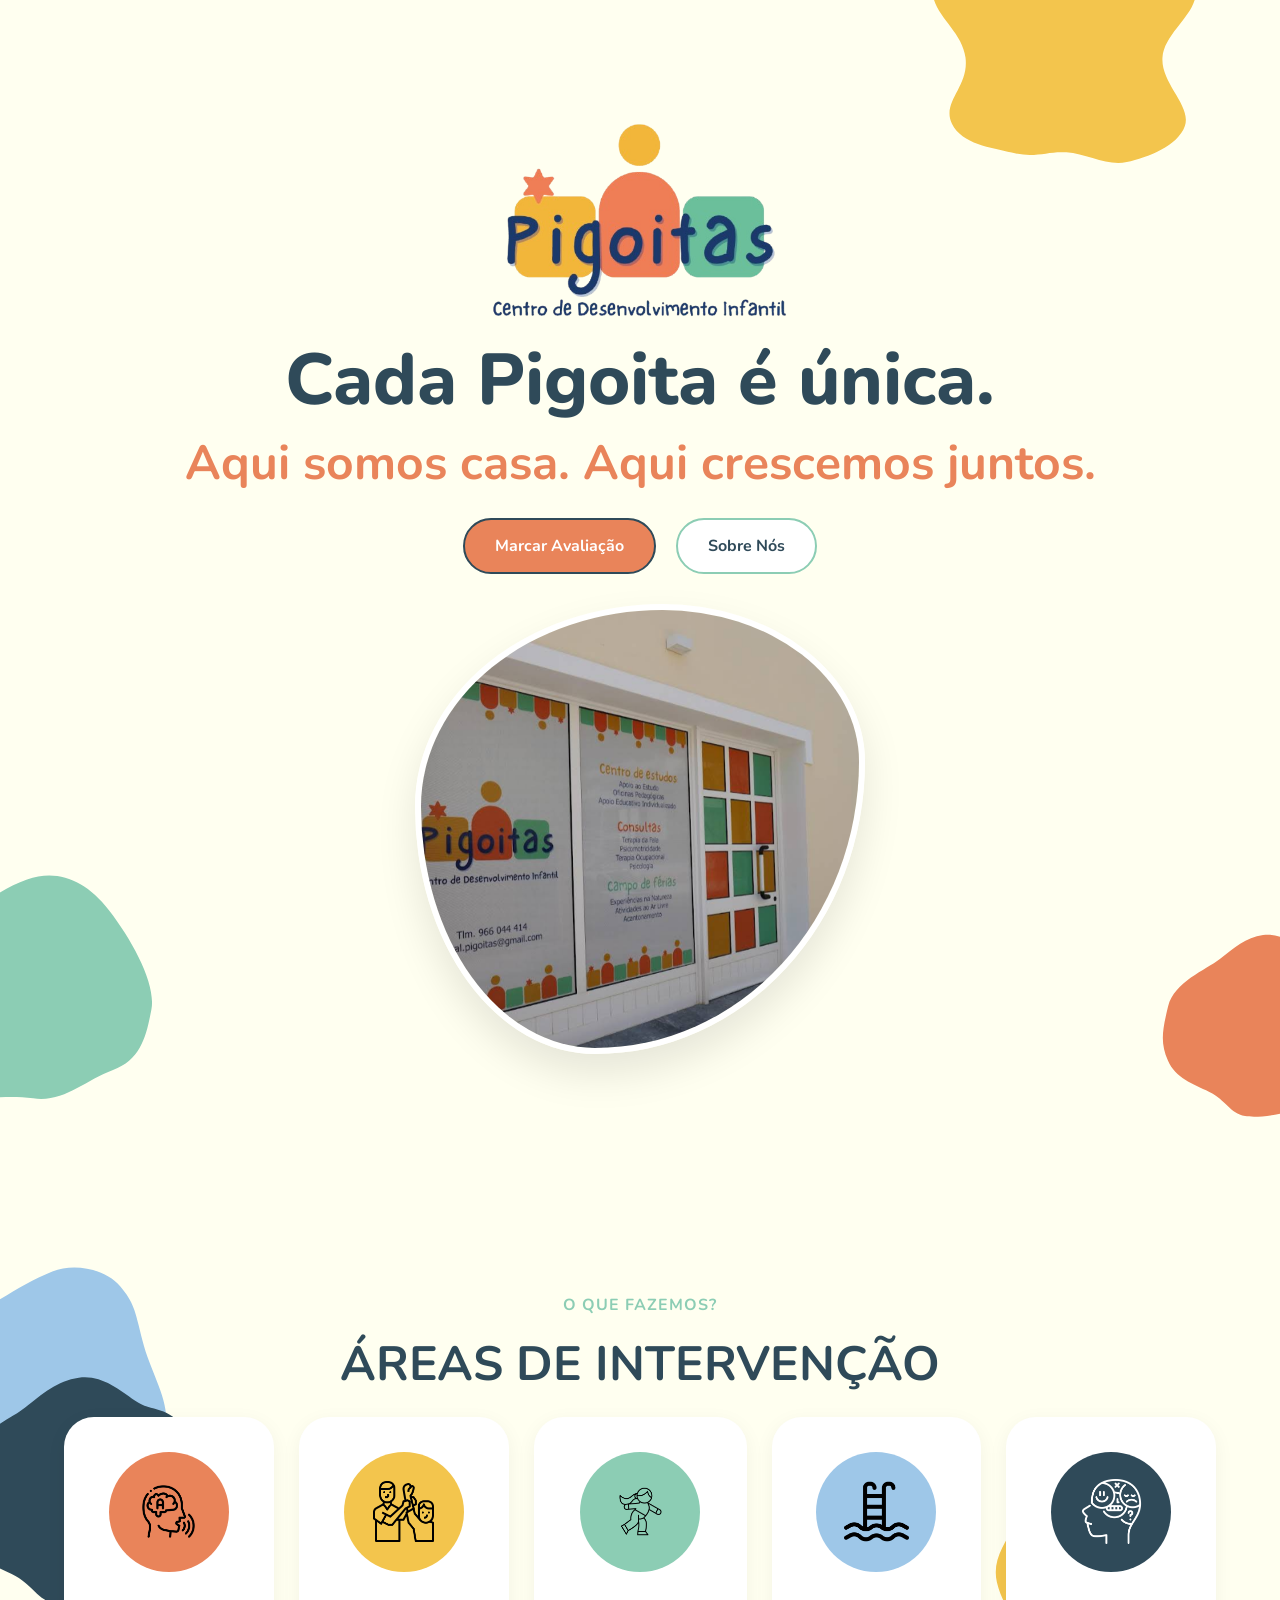
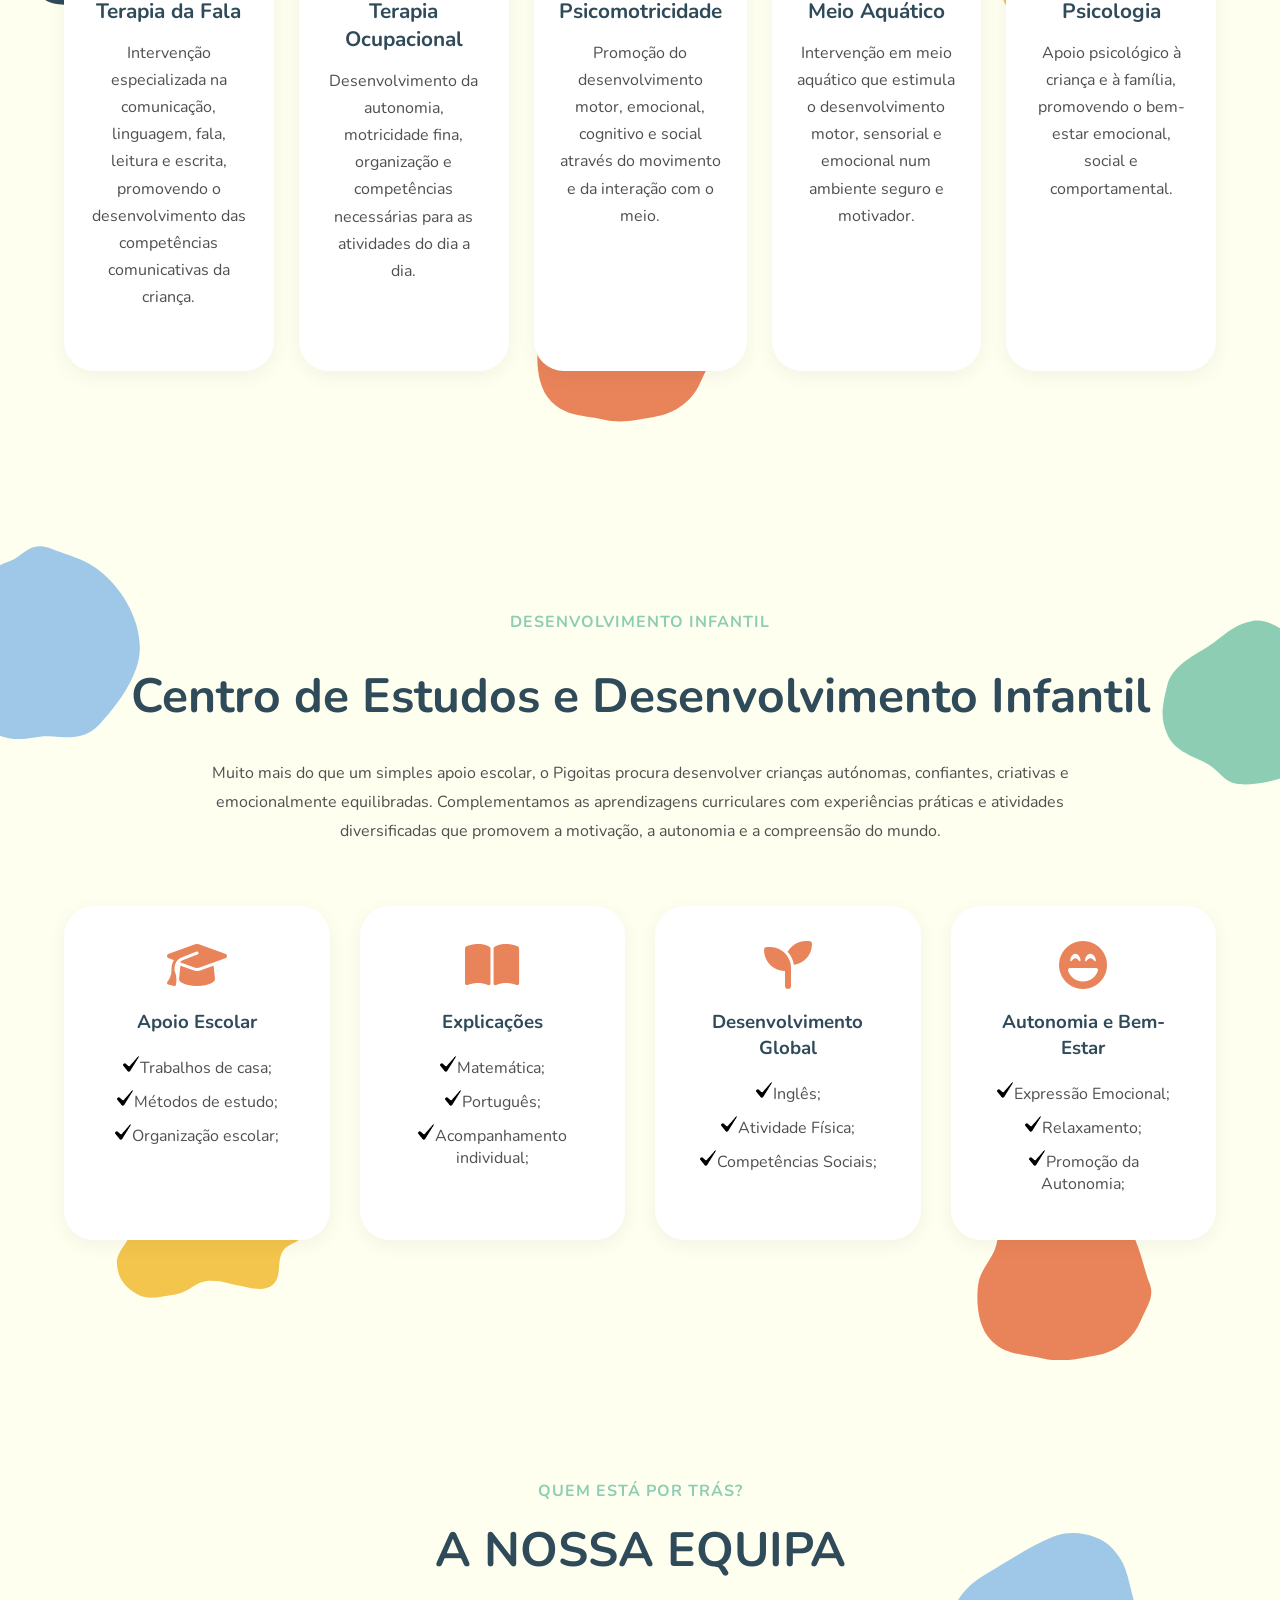
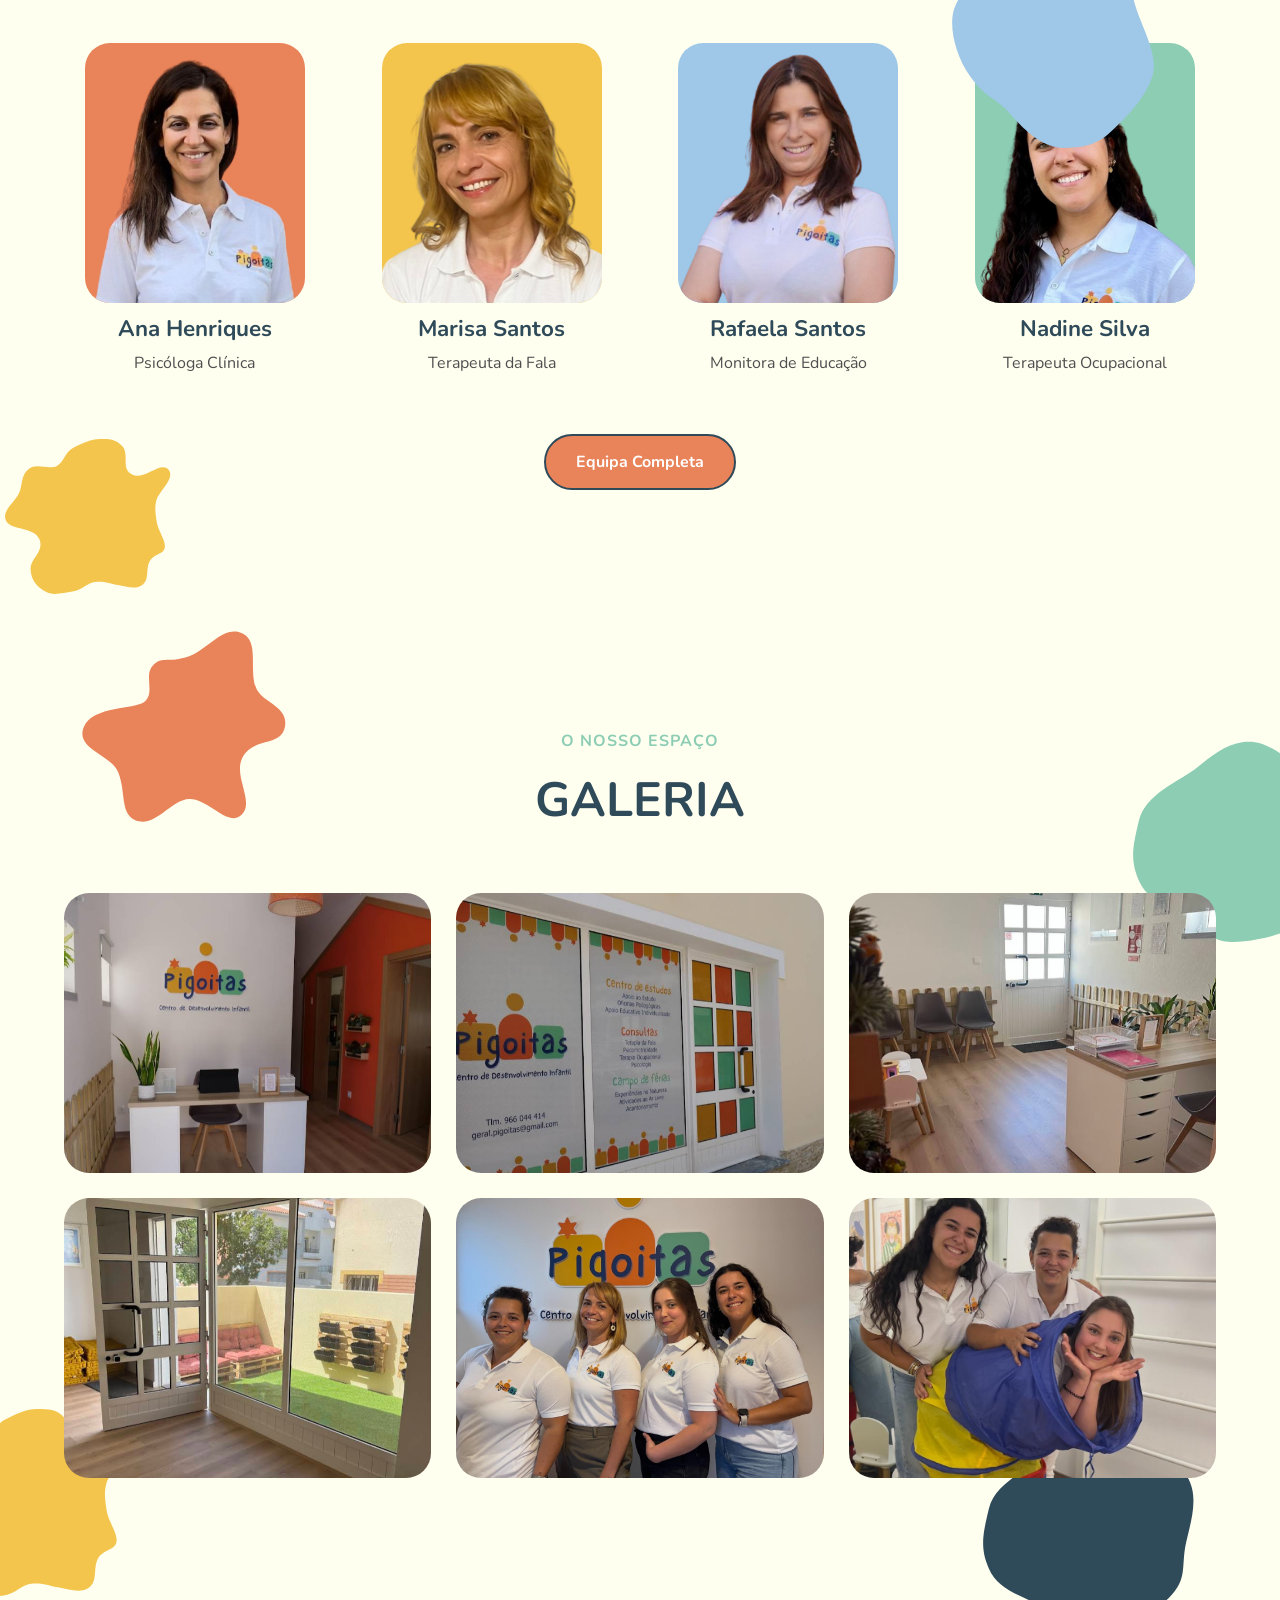
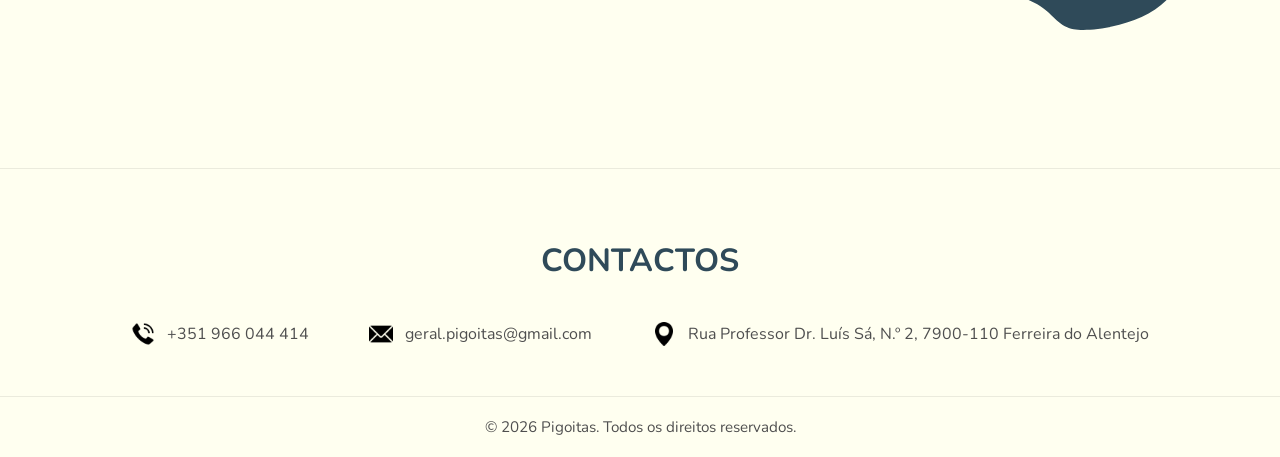
==== index.html @ 27bfb74b "Primeira versão do website Pigoitas" ====
<!DOCTYPE html>
<html lang="pt">

<head>
    <meta charset="UTF-8">
    <meta name="viewport" content="width=device-width, initial-scale=1.0">
    <title>Pigoitas - Página Principal</title>
    <link rel="stylesheet" href="styles.css">
    <link rel="preconnect" href="https://fonts.googleapis.com">
    <link href="https://fonts.googleapis.com/css2?family=Nunito:wght@400;600;700;800&display=swap" rel="stylesheet">
    <link rel="stylesheet" href="https://cdnjs.cloudflare.com/ajax/libs/font-awesome/6.5.0/css/all.min.css">
</head>

<body>

    <!-- ////////////////////////////////////////////////////////////////////////////////////////////////////////////////// -->
    <!-- ////////////////////////////////////////////////////////////////////////////////////////////////////////////////// -->

    <section class="hero">

        <!-- ============================================================================== -->
        <!-- SVGs DECORATIVOS -->
        <img src="assets/Manchas/yellow1.svg" class="hero-shape hero-svg-1" alt="">
        <img src="assets/Manchas/orange1.svg" class="hero-shape hero-svg-2" alt="">
        <img src="assets/Manchas/green1.svg" class="hero-shape hero-svg-3" alt="">


        <div class="container">

            <img src="assets/pigoitas_logo.png" alt="Pigoitas" class="logo">

            <h1>Cada Pigoita é única.</h1>

            <h2>Aqui somos casa. Aqui crescemos juntos.</h2>

            <div class="hero-buttons">

                <a href="avaliacao.html" class="btn btn-primary">
                    Marcar Avaliação
                </a>

                <a href="sobrenos.html" class="btn btn-secondary">
                    Sobre Nós
                </a>

            </div>

            <div class="image-blob">
                <img src="assets/Fotos/pigoitas_entrada2.png" alt="">
            </div>

        </div>

    </section>

    <!-- ////////////////////////////////////////////////////////////////////////////////////////////////////////////////// -->
    <!-- ////////////////////////////////////////////////////////////////////////////////////////////////////////////////// -->

    <section class="services">

        <!-- ============================================================================== -->
        <!-- SVGs DECORATIVOS -->
        <img src="assets/Manchas/skyblue1.svg" class="services-shape services-svg-1" alt="">
        <img src="assets/Manchas/darkblue3.svg" class="services-shape services-svg-2" alt="">
        <img src="assets/Manchas/yellow2.svg" class="services-shape services-svg-3" alt="">
        <img src="assets/Manchas/orange2.svg" class="services-shape services-svg-4" alt="">


        <div class="container">

            <span class="section-tag">O QUE FAZEMOS?</span>

            <h2>ÁREAS DE INTERVENÇÃO</h2>

            <div class="services-grid">

                <!-- ============================================================================== -->
                <!-- Serviço - Terapia da Fala -->
                <article class="services-card">

                    <div class="icon-circle orange">
                        <img src="assets/Icones/Terapia_Fala.png" alt="Terapia da Fala">
                    </div>

                    <h3>Terapia da Fala</h3>

                    <p>
                        Intervenção especializada na comunicação, linguagem, fala, leitura e escrita,
                        promovendo o desenvolvimento das competências comunicativas da criança.
                    </p>

                </article>


                <!-- ============================================================================== -->
                <!-- Serviço - Terapia Ocupacional -->
                <article class="services-card">

                    <div class="icon-circle yellow">
                        <img src="assets/Icones/Terapia_Ocupacional.png" alt="Terapia Ocupacional">
                    </div>

                    <h3>Terapia Ocupacional</h3>

                    <p>
                        Desenvolvimento da autonomia, motricidade fina, organização
                        e competências necessárias para as atividades do dia a dia.
                    </p>

                </article>


                <!-- ============================================================================== -->
                <!-- Serviço - Psicomotricidade -->
                <article class="services-card">

                    <div class="icon-circle green">
                        <img src="assets/Icones/Psicomotricidade.png" alt="Psicomotricidade">
                    </div>

                    <h3>Psicomotricidade</h3>

                    <p>
                        Promoção do desenvolvimento motor, emocional,
                        cognitivo e social através do movimento e da interação com o meio.
                    </p>

                </article>


                <!-- ============================================================================== -->
                <!-- Serviço - Meio Aquático -->
                <article class="services-card">

                    <div class="icon-circle blue">
                        <img src="assets/Icones/Psicomotricidade_MeioAquático.png" alt="Meio Aquático">
                    </div>

                    <h3>Meio Aquático</h3>

                    <p>
                        Intervenção em meio aquático que estimula o desenvolvimento motor,
                        sensorial e emocional num ambiente seguro e motivador.
                    </p>

                </article>


                <!-- ============================================================================== -->
                <!-- Serviço - Psicologia -->
                <article class="services-card">

                    <div class="icon-circle darkblue">
                        <img src="assets/Icones/Psicologia.png" alt="Psicologia">
                    </div>

                    <h3>Psicologia</h3>

                    <p>
                        Apoio psicológico à criança e à família, promovendo
                        o bem-estar emocional, social e comportamental.
                    </p>

                </article>

            </div>

        </div>

    </section>

    <!-- ////////////////////////////////////////////////////////////////////////////////////////////////////////////////// -->
    <!-- ////////////////////////////////////////////////////////////////////////////////////////////////////////////////// -->

    <section class="study-center">

        <!-- ============================================================================== -->
        <!-- SVGs DECORATIVOS -->
        <img src="assets/Manchas/skyblue2.svg" class="study-shape study-svg-1" alt="">
        <img src="assets/Manchas/green3.svg" class="study-shape study-svg-2" alt="">
        <img src="assets/Manchas/yellow3.svg" class="study-shape study-svg-3" alt="">
        <img src="assets/Manchas/orange2.svg" class="study-shape study-svg-4" alt="">


        <div class="container">

            <span class="section-tag">DESENVOLVIMENTO INFANTIL</span>

            <h2>Centro de Estudos e Desenvolvimento Infantil</h2>

            <!-- ============================================================================== -->
            <!-- INTRODUÇÃO -->
            <p class="study-intro">
                Muito mais do que um simples apoio escolar, o Pigoitas procura desenvolver crianças
                autónomas, confiantes, criativas e emocionalmente equilibradas.

                Complementamos as aprendizagens curriculares com experiências práticas e atividades
                diversificadas que promovem a motivação, a autonomia e a compreensão do mundo.
            </p>


            <div class="study-grid">

                <!-- ============================================================================== -->
                <!-- 1º CARD - APOIO ESCOLAR -->
                <div class="study-card">

                    <i class="fa-solid fa-graduation-cap"></i>

                    <h3>Apoio Escolar</h3>

                    <ul>
                        <li><img src="assets/Icones/check.png" alt="">Trabalhos de casa;</li>
                        <li><img src="assets/Icones/check.png" alt="">Métodos de estudo;</li>
                        <li><img src="assets/Icones/check.png" alt="">Organização escolar;</li>
                    </ul>

                </div>

                <!-- ============================================================================== -->
                <!-- 2º CARD - EXPLICAÇÕES ESCOLARES -->
                <div class="study-card">

                    <i class="fa-solid fa-book-open"></i>

                    <h3>Explicações</h3>

                    <ul>
                        <li><img src="assets/Icones/check.png" alt="">Matemática;</li>
                        <li><img src="assets/Icones/check.png" alt="">Português;</li>
                        <li><img src="assets/Icones/check.png" alt="">Acompanhamento individual;</li>
                    </ul>

                </div>

                <!-- ============================================================================== -->
                <!-- 3º CARD - DESENVOLVIMENTO AO NÍVEL GLOBAL -->
                <div class="study-card">

                    <i class="fa-solid fa-seedling"></i>

                    <h3>Desenvolvimento Global</h3>

                    <ul>
                        <li><img src="assets/Icones/check.png" alt="">Inglês;</li>
                        <li><img src="assets/Icones/check.png" alt="">Atividade Física;</li>
                        <li><img src="assets/Icones/check.png" alt="">Competências Sociais;</li>
                    </ul>

                </div>

                <!-- ============================================================================== -->
                <!-- 4º CARD - AUTONOMIA & BEM-ESTAR -->
                <div class="study-card">

                    <i class="fa-solid fa-face-laugh-beam"></i>

                    <h3>Autonomia e Bem-Estar</h3>

                    <ul>
                        <li><img src="assets/Icones/check.png" alt="">Expressão Emocional;</li>
                        <li><img src="assets/Icones/check.png" alt="">Relaxamento;</li>
                        <li><img src="assets/Icones/check.png" alt="">Promoção da Autonomia;</li>
                    </ul>

                </div>

            </div>

        </div>

    </section>

    <!-- ////////////////////////////////////////////////////////////////////////////////////////////////////////////////// -->
    <!-- ////////////////////////////////////////////////////////////////////////////////////////////////////////////////// -->

    <section class="team">

        <div class="container">

            <!-- SVGs DECORATIVOS -->
            <img src="assets/Manchas/skyblue1.svg" class="team-shape team-svg-1" alt="">
            <img src="assets/Manchas/yellow3.svg" class="team-shape team-svg-2" alt="">
            <img src="assets/Manchas/skyblue2.svg" class="team-shape team-svg-3" alt="">
            <img src="assets/Manchas/orange3.svg" class="team-shape team-svg-4" alt="">
            <img src="assets/Manchas/green2.svg" class="team-shape team-svg-5" alt="">


            <span class="section-tag">QUEM ESTÁ POR TRÁS?</span>

            <h2>A NOSSA EQUIPA</h2>

            <!-- ============================================================================== -->
            <!-- FUNCIONÁRIOS DO PIGOITAS -->
            <div class="employees-grid">

                <!-- ============================================================================== -->
                <!-- ANA HENRIQUES - PSICÓLOGA CLÍNICA -->
                <article class="employee-card">

                    <div class="employee-photo orange-box">
                        <img src="assets/Equipa/AnaHenriques_SemBG.png" class="persons" alt="Ana Henriques">
                    </div>

                    <h3>Ana Henriques</h3>
                    <span>Psicóloga Clínica</span>

                </article>

                <!-- ============================================================================== -->
                <!-- MARISA SANTOS - TERAPEUTA DA FALA -->
                <article class="employee-card">

                    <div class="employee-photo yellow-box">
                        <img src="assets/Equipa/Marisa_SemBG.png" class="persons" alt="Marisa Santos">
                    </div>

                    <h3>Marisa Santos</h3>
                    <span>Terapeuta da Fala</span>

                </article>

                <!-- ============================================================================== -->
                <!-- RAFAELA SANTOS - MONITORA DE EDUCAÇÃO -->
                <article class="employee-card">

                    <div class="employee-photo blue-box">
                        <img src="assets/Equipa/RafaelaSantos_SemBG.png" class="persons" alt="Rafaela Santos">
                    </div>

                    <h3>Rafaela Santos</h3>
                    <span>Monitora de Educação</span>

                </article>

                <!-- ============================================================================== -->
                <!-- NADINE SILVA - TERAPEUTA OCUPACIONAL -->
                <article class="employee-card">

                    <div class="employee-photo green-box">
                        <img src="assets/Equipa/NadineSilva_SemBG.png" class="persons" alt="Nadine Silva">
                    </div>

                    <h3>Nadine Silva</h3>
                    <span>Terapeuta Ocupacional</span>

                </article>

            </div>

            <a href="equipa.html" class="btn btn-primary">
                Equipa Completa
            </a>

        </div>

    </section>

    <!-- ////////////////////////////////////////////////////////////////////////////////////////////////////////////////// -->
    <!-- ////////////////////////////////////////////////////////////////////////////////////////////////////////////////// -->

    <section class="gallery">

        <!-- SVGs DECORATIVOS -->
        <img src="assets/Manchas/green3.svg" class="gallery-shape gallery-svg-1" alt="">
        <img src="assets/Manchas/yellow3.svg" class="gallery-shape gallery-svg-2" alt="">
        <img src="assets/Manchas/orange4.svg" class="gallery-shape gallery-svg-3" alt="">
        <img src="assets/Manchas/darkblue3.svg" class="gallery-shape gallery-svg-4" alt="">

        <div class="container">

            <span class="section-tag">O NOSSO ESPAÇO</span>

            <h2>GALERIA</h2>

            <div class="gallery-grid">
                <img src="assets/Fotos/pigoitas_entrada.png" alt="">
                <img src="assets/Fotos/pigoitas_entrada2.png" alt="">
                <img src="assets/Fotos/pigoitas_entrada3.png" alt="">
                <img src="assets/Fotos/pigoitas_4.png" alt="">
                <img src="assets/Fotos/team1.jpeg" alt="">
                <img src="assets/Fotos/team2.jpeg" alt="">
            </div>

        </div>

    </section>

    <!-- ////////////////////////////////////////////////////////////////////////////////////////////////////////////////// -->
    <!-- ////////////////////////////////////////////////////////////////////////////////////////////////////////////////// -->

    <footer class="footer">

        <div class="container">

            <h3>CONTACTOS</h3>

            <div class="footer-contacts">

                <div class="footer-item">
                    <img src="assets/Icones/phone.png" alt="Telefone">
                    <span>+351 966 044 414</span>
                </div>

                <div class="footer-item">
                    <img src="assets/Icones/email.png" alt="Email">
                    <span>geral.pigoitas@gmail.com</span>
                </div>

                <div class="footer-item">
                    <img src="assets/Icones/location.png" alt="Localização">
                    <span>Rua Professor Dr. Luís Sá, N.º 2, 7900-110 Ferreira do Alentejo</span>
                </div>

            </div>

        </div>

        <div class="footer-bottom">

            <p>
                © 2026 Pigoitas. Todos os direitos reservados.
            </p>

        </div>

    </footer>

</body>

</html>
---- styles.css ----
:root {
    --yellow: #F3C54D;
    --orange: #E9845A;
    --green: #8CCDB4;
    --darkblue: #2F4A59;
    --skyblue: #9EC7E8;
}

* {
    margin: 0;
    padding: 0;
    box-sizing: border-box;
}

html {
    scroll-behavior: smooth;
}

body {
    font-family: 'Nunito', serif;
    overflow-x: hidden;
    background: #FFFFF0;
}

/* CONTAINER */
.container {
    width: 90%;
    max-width: 1200px;
    margin: auto;
}

/* BOTÕES DO WEBSITE */
.btn {
    display: inline-block;
    padding: 15px 30px;
    border-radius: 50px;
    text-decoration: none;
    font-weight: 700;
    transition: .3s;
}

.btn-primary {
    border: 2px solid var(--darkblue);
    background: var(--orange);
    color: white;
}

.btn-secondary {
    border: 2px solid var(--green);
    color: var(--darkblue);
    background: white;
}

/* TAGS DE SECÇÃO */
.section-tag {
    display: inline-block;
    color: var(--green);
    font-weight: 700;
    text-transform: uppercase;
    letter-spacing: 1px;
    margin-bottom: 15px;
}


/* ============================================================================================================================= */
/* ============================================================================================================================= */

/* =========================
   HERO - PÁGINA PRINCIPAL
============================ */
.hero {
    position: relative;
    overflow: hidden;
    padding: 120px 0;
    text-align: center;
}

.hero .container {
    display: flex;
    flex-direction: column;
    align-items: center;
}

.logo {
    width: 300px;
    margin-bottom: 20px;
}

.hero h1 {
    color: var(--darkblue);
    font-size: 4.5rem;
    line-height: 1.1;
    margin-bottom: 15px;
    font-weight: 800;
}

.hero h2 {
    color: var(--orange);
    font-size: 3rem;
    line-height: 1.2;
    margin-bottom: 25px;
}

/* ---------------------------------------------------------------------- */
/* BOTÕES */
.hero-buttons {
    display: flex;
    gap: 20px;
    margin-bottom: 30px;
}

.btn:hover {
    transform: translateY(-5px);
}

/* ---------------------------------------------------------------------- */
/* IMAGEM PRINCIPAL */
.image-blob {
    width: 450px;
    height: 450px;
    border: 6px solid white;
    border-radius: 55% 45% 60% 40% / 45% 35% 65% 55%;
    overflow: hidden;
    position: relative;
    box-shadow: 0 20px 40px rgba(0,0,0,.10);
    transition: .4s;
}

.image-blob img {
    width: 100%;
    height: 100%;
    object-fit: cover;
}

.image-blob:hover {
    transform: translateY(-6px);
}

/* ---------------------------------------------------------------------- */
/* SVGs DECORATIVOS DA SECÇÃO - HERO */
.hero-shape {
    position: absolute;
    pointer-events: none;
    z-index: 0;
}

.hero-svg-1 {
    width: 300px;
    top: -100px;
    right: 5%;
}

.hero-svg-2 {
    width: 200px;
    bottom: 50px;
    right: -80px;
    z-index: -1;
}

.hero-svg-3 {
    width: 250px;
    bottom: 50px;
    left: -90px;
    z-index: -1;
}

/* ---------------------------------------------------------------------- */
/* RESPONSIVO */
@media(max-width:992px) {
    .hero .container {
        flex-direction: column;
        text-align: center;
        padding-top: 50px;
    }

    .hero-buttons {
        justify-content: center;
    }

    .hero-left h1 {
        font-size: 3rem;
    }

    .hero-left h2 {
        font-size: 2rem;
    }

    .image-blob {
        width: 400px;
        height: 400px;
    }
}


/* ============================================================================================================================= */
/* ============================================================================================================================= */

/* ====================================================
   ÁREAS DE INTERVENÇÃO (SERVIÇOS) - PÁGINA PRINCIPAL
======================================================= */
.services {
    position: relative;
    overflow: hidden;
    padding: 120px 0;
    text-align: center;
}

.services .container {
    position: relative;
    z-index: 1;
}

.services h2 {
    font-size: 3rem;
    color: var(--darkblue);
    margin-bottom: 20px;
}

.services-subtitle {
    max-width: 600px;
    margin: 0 auto 70px;
    color: #4F4F4F;
    line-height: 1.8;
}

/* ---------------------------------------------------------------------- */
/* GRID */
.services-grid {
    display: grid;
    grid-template-columns: repeat(5, 1fr);
    gap: 25px;
}

/* ---------------------------------------------------------------------- */
/* CARTÕES */
.services-card {
    background: white;
    border-radius: 30px;
    padding: 35px 25px;
    box-shadow: 0 5px 20px rgba(0, 0, 0, .05);
    transition: .3s;
}

.services-card:hover {
    transform: translateY(-10px);
}

.services-card h3 {
    color: var(--darkblue);
    margin-bottom: 15px;
    font-size: 1.3rem;
}

.services-card p {
    color: #4F4F4F;
    line-height: 1.7;
    margin-bottom: 25px;
}

.services-card a {
    text-decoration: none;
    font-size: 1.8rem;
    color: var(--darkblue);
    font-weight: bold;
}

/* ---------------------------------------------------------------------- */
/* CÍRCULO DO ÍCONE */
.icon-circle {
    width: 120px;
    height: 120px;
    margin: 0 auto 25px;
    display: flex;
    justify-content: center;
    align-items: center;
    border-radius: 50%;
}

.icon-circle img {
    width: 65px;
    height: 65px;
    object-fit: contain;
}

/* ---------------------------------------------------------------------- */
/* CORES DOS CÍRCULOS */
.orange {
    background: var(--orange);
}

.yellow {
    background: var(--yellow);
}

.green {
    background: var(--green);
}

.darkblue {
    background: var(--darkblue);
}

.blue {
    background: var(--skyblue);
}

.darkblue img {
    filter: brightness(0) invert(1);
}


/* ---------------------------------------------------------------------- */
/* SVGs DECORATIVOS DA SECÇÃO - SERVIÇOS */
.services-shape {
    position: absolute;
    pointer-events: none;
    z-index: 0;
}

.services-svg-1 {
    width: 250px;
    top: 90px;
    left: -70px;
}

.services-svg-2 {
    width: 250px;
    top: 190px;
    left: -50px;
}

.services-svg-3 {
    width: 250px;
    top: 280px;
    right: 50px;
}

.services-svg-4 {
    width: 200px;
    bottom: 50px;
    left: 520px;
}


/* ============================================================================================================================= */
/* ============================================================================================================================= */

/* ==================================================================
    CENTRO DE ESTUDOS E DESENVOLVIMENTO INFÁNTIL - PÁGINA PRINCIPAL
===================================================================== */
.study-center {
    position: relative;
    overflow: hidden;
    padding: 120px 0;
    text-align: center;
}

.study-center .container {
    position: relative;
    z-index: 1;
}

.study-center h2 {
    font-size: 3rem;
    color: var(--darkblue);
    margin: 15px 0 30px;
}

.study-intro {
    max-width: 900px;
    margin: 0 auto 60px;
    line-height: 1.8;
    color: #4F4F4F;
}

.study-grid {
    display: grid;
    grid-template-columns: repeat(4, 1fr);
    gap: 30px;
}

.study-card {
    background: white;
    padding: 35px;
    border-radius: 30px;
    box-shadow: 0 5px 20px rgba(0, 0, 0, .05);
}

.study-card i {
    font-size: 3rem;
    color: var(--orange);
    margin-bottom: 20px;
}

.study-card h3 {
    color: var(--darkblue);
    margin-bottom: 20px;
}

.study-card ul {
    list-style: none;
    padding: 0;
}

.study-card li {
    margin-bottom: 10px;
    color: #4F4F4F;
}

.study-card img {
    width: 18px;
    height: 18px;
}

/* ---------------------------------------------------------------------- */
/* SVGs DECORATIVOS DA SECÇÃO - CENTRO DE ESTUDOS E DESENVOLVIMENTO INFANTIL */
.study-shape {
    position: absolute;
    pointer-events: none;
    z-index: 0;
}

.study-svg-1 {
    width: 220px;
    top: 50px;
    left: -80px;
}

.study-svg-2 {
    width: 180px;
    top: 120px;
    right: -60px;
}

.study-svg-3 {
    width: 250px;
    bottom: 40px;
    left: 80px;
}

.study-svg-4 {
    width: 200px;
    bottom: -20px;
    right: 120px;
}


/* ============================================================================================================================= */
/* ============================================================================================================================= */

/* ========================================
    EQUIPA DO PIGOITAS - PÁGINA PRINCIPAL
=========================================== */
.team {
    position: relative;
    overflow: hidden;
    padding: 120px 0;
    text-align: center;
}

.team .container {
    position: relative;
    z-index: 1;
}

.team h2 {
    font-size: 3rem;
    color: var(--darkblue);
    margin-bottom: 60px;
}

.employees-grid {
    display: grid;
    grid-template-columns: repeat(4, 1fr);
    gap: 35px;
    margin-bottom: 60px;
}

.employee-card {
    text-align: center;
}

.employee-card h3 {
    color: var(--darkblue);
    font-size: 1.4rem;
    margin-bottom: 8px;
    display: block;
    text-align: center;
}

.employee-card span {
    color: #4F4F4F;
    font-size: 1rem;
    display: block;
    text-align: center;
}

.employee-photo {
    position: relative;
    width: 220px;
    height: 260px;
    border-radius: 25px;
    overflow: hidden;
    margin: 0 auto 10px;
}

.persons {
    position: absolute;
    width: 280px;
    left: 50%;
    top: 0;
    transform: translateX(-50%);
}


/* ---------------------------------------------------------------------- */
/* CORES DAS CAIXAS */
.orange-box {
    background: var(--orange);
}

.yellow-box {
    background: var(--yellow);
}

.blue-box {
    background: var(--skyblue);
}

.green-box {
    background: var(--green);
}


/* ---------------------------------------------------------------------- */
/* SVGs DECORATIVOS DA SECÇÃO - EQUIPA */
.team-shape {
    position: absolute;
    pointer-events: none;
    z-index: 0;
}

.team-svg-1 {
    width: 220px;
    top: 50px;
    right: -90px;
}

.team-svg-2 {
    width: 220px;
    bottom: 30px;
    left: -80px;
}

.team-svg-3 {
    width: 220px;
    bottom: -30px;
    right: 80px;
}

.team-svg-4 {
    width: 220px;
    top: 230px;
    right: 120px;
}

.team-svg-5 {
    width: 220px;
    top: 70px;
    left: 70px;
}


/* ============================================================================================================================= */
/* ============================================================================================================================= */

/* ========================================
    GALERIA DE FOTOS - PÁGINA PRINCIPAL
=========================================== */
.gallery {
    position: relative;
    overflow: hidden;
    padding: 120px 0;
    text-align: center;
}

.gallery .container {
    position: relative;
    z-index: 1;
}

.gallery h2 {
    font-size: 3rem;
    color: var(--darkblue);
    margin-bottom: 60px;
}

.gallery-grid {
    position: relative;
    display: grid;
    grid-template-columns: repeat(3, 1fr);
    gap: 25px;
    margin-bottom: 50px;
    z-index: 2;
}

.gallery-grid img {
    width: 100%;
    height: 280px;
    object-fit: cover;
    border-radius: 25px;
    transition: .3s;
}

.gallery-grid img:hover {
    transform: scale(1.03);
}

/* ---------------------------------------------------------------------- */
/* SVGs DECORATIVOS DA SECÇÃO - GALERIA */
.gallery-shape {
    position: absolute;
    pointer-events: none;
    z-index: 0;
}

.gallery-svg-1 {
    width: 220px;
    top: 120px;
    right: -70px;
}

.gallery-svg-2 {
    width: 220px;
    bottom: 30px;
    left: -80px;
}

.gallery-svg-3 {
    width: 220px;
    top: 10px;
    left: 80px;
}

.gallery-svg-4 {
    width: 220px;
    bottom: 10px;
    right: 80px;
}


/* ============================================================================================================================= */
/* ============================================================================================================================= */

/* ============================
    FOOTER - TODAS AS PÁGINAS
=============================== */
.footer {
    margin-top: 120px;
    padding-top: 70px;
    border-top: 1px solid rgba(0, 0, 0, .08);
    text-align: center;
}

.footer h3 {
    color: var(--darkblue);
    text-align: center;
    font-size: 2rem;
    margin-bottom: 40px;
}

/* ---------------------------------------------------------------------- */
/* CONTACTOS */
.footer-contacts {
    display: flex;
    justify-content: center;
    gap: 60px;
    flex-wrap: wrap;
    margin-bottom: 50px;
}

.footer-item {
    display: flex;
    align-items: center;
    gap: 12px;
}

.footer-item img {
    width: 24px;
    height: 24px;
    object-fit: contain;
}

.footer-item span {
    color: #4F4F4F;
}

/* ---------------------------------------------------------------------- */
/* COPYRIGHT */
.footer-bottom {
    border-top: 1px solid rgba(0, 0, 0, .08);
    padding: 20px;
}


.footer-bottom p {
    color: #4F4F4F;
    font-size: .95rem;
}


/* ============================================================================================================================= */
/* ============================================================================================================================= */

/* =====================================
    PÁGINA - SOBRE NÓS (sobrenos.html)
======================================== */
.about-page {
    padding: 120px 0 80px;
    text-align: center;
}

.about-page h1 {
    font-size: 3rem;
    color: var(--darkblue);
    margin: 20px 0;
}

/* INTRODUÇÃO */
.about-introduction p {
    max-width: 850px;
    margin: auto;
    line-height: 1.8;
    color: #4F4F4F;
    margin-bottom: 15px;
    text-align: justify;
}

.about-introduction strong {
    color: var(--orange);
    font-weight: 700;
}

/* VALORES */
.about-values {
    padding: 100px 0;
    text-align: center;
}

.about-values h2 {
    font-size: 2.5rem;
    color: var(--darkblue);
    margin-bottom: 25px;
    text-align: center;
}

.values-grid {
    display: grid;
    grid-template-columns: repeat(3, 1fr);
    gap: 30px;
}

.value-card {
    background: white;
    padding: 40px;
    border-radius: 30px;
}

.value-card i {
    font-size: 3rem;
    color: var(--orange);
    margin-bottom: 20px;
}

.value-card h3 {
    color: var(--darkblue);
    margin-bottom: 10px;
}


/* ============================================================================================================================= */
/* ============================================================================================================================= */

/* ================================
    PÁGINA - EQUIPA (equipa.html)
=================================== */
.team-page {
    position: relative;
    overflow: hidden;
    padding: 120px 0;
    text-align: center;
}

.team-page h1 {
    font-size: 3rem;
    color: var(--darkblue);
    margin-bottom: 60px;
}

.member-employee {
    display: flex;
    align-items: center;
    gap: 80px;
    margin-bottom: 120px;
}

.member-photo {
    flex: 1;
}

.member-photo img {
    width: 100%;
    max-width: 450px;
    border-radius: 30px;
}

.member-info {
    flex: 1;
}

.member-role {
    color: var(--orange);
    font-weight: 700;
    text-transform: uppercase;
}

.member-info h2 {
    font-size: 2.2rem;
    color: var(--darkblue);
    margin: 15px 0 25px;
}

.member-info p {
    line-height: 1.8;
    color: #4F4F4F;
    margin-bottom: 20px;
}

.member-info p strong {
    color: black;
    font-weight: 700;
}

.member-info ul {
    list-style: none;
    padding: 0;
    margin-bottom: 20px;
}

.member-specialties {
    list-style: none;
    padding: 0;
    margin: 20px 0;
}

.member-specialties li {
    display: flex;
    align-items: center;
    justify-content: center;
    gap: 12px;

    margin-bottom: 12px;
    color: #4F4F4F;
}

.member-specialties img {
    width: 18px;
    height: 18px;
}

/* ---------------------------------------------------------------------- */
/* INVERTE OS LADOS */
.member-employee.reverse {
    flex-direction: row-reverse;
}

/* ---------------------------------------------------------------------- */
/* CTA */
.team-cta {
    padding: 100px 0;
    text-align: center;
}

.team-cta h2 {
    font-size: 2.8rem;
    color: var(--darkblue);
    margin-bottom: 20px;
}

.team-cta p {
    max-width: 700px;
    margin: 0 auto 35px;
    color: #4F4F4F;
    line-height: 1.8;
    font-size: 1.1rem;
}

/* ---------------------------------------------------------------------- */
/* SVGs DECORATIVOS DA PÁGINA - EQUIPA */
.team-shape {
    position: absolute;
    pointer-events: none;
    z-index: 1;
}

.team-page .container {
    position: relative;
    z-index: 2;
}

.team-svg-1 {
    width: 220px;
    top: 50px;
    right: 50px;
}

.team-svg-2 {
    width: 180px;
    top: 550px;
    left: -60px;
}

.team-svg-3 {
    width: 240px;
    top: 1000px;
    right: -50px;
}

.team-svg-4 {
    width: 200px;
    top: 1550px;
    left: -70px;
}

.team-svg-5 {
    width: 220px;
    top: 2100px;
    right: -80px;
}

.team-svg-6 {
    width: 180px;
    top: 2650px;
    left: -40px;
}

.team-svg-7 {
    width: 240px;
    top: 3200px;
    right: -60px;
}

.team-svg-8 {
    width: 200px;
    top: 3750px;
    left: -50px;
}

.team-svg-9 {
    width: 220px;
    top: 4300px;
    right: -70px;
}

.team-svg-10 {
    width: 180px;
    top: 4850px;
    left: -60px;
}

.team-svg-11 {
    width: 240px;
    top: 5400px;
    right: -70px;
}

.team-svg-12 {
    width: 200px;
    top: 5950px;
    left: -50px;
}


/* ============================================================================================================================= */
/* ============================================================================================================================= */

/* ================================================
    PÁGINA PARA MARCAR AVALIAÇÃO (avaliacao.html)
=================================================== */
.evaluation {
    padding: 120px 0;
    text-align: center;
}

.evaluation h1 {
    text-align: center;
    color: var(--darkblue);
    margin-bottom: 50px;
}

.evaluation p {
    max-width: 700px;
    margin: 0 auto 30px;
    line-height: 1.8;
    color: #4F4F4F;
    text-align: center;
}

#whatsappForm {
    max-width: 800px;
    margin: 0 auto;
    display: flex;
    flex-direction: column;
    gap: 20px;
}

#whatsappForm input,
#whatsappForm textarea,
#whatsappForm select {
    padding: 16px;
    border: 1px solid #ddd;
    border-radius: 15px;
    font-size: 16px;
    font-family: inherit;
}


/* ============================================================================================================================= */
/* ============================================================================================================================= */

/* =====================
    RESPONSIVO MOBILE
======================== */
@media (max-width: 768px) {

    /* HERO */
    .hero .container {
        flex-direction: column;
        text-align: center;
        gap: 40px;
    }

    .hero-buttons {
        flex-direction: column;
        align-items: center;
    }

    .hero-left h1 {
        font-size: 2.5rem;
    }

    .hero-left h2 {
        font-size: 1.8rem;
    }

    .image-blob {
        width: 300px;
        height: 300px;
    }

    /* SERVIÇOS */
    .services-grid {
        grid-template-columns: 1fr;
    }

    /* EQUIPA (HOME) */
    .employees-grid {
        grid-template-columns: 1fr;
    }

    /* GALERIA */
    .gallery-grid {
        grid-template-columns: 1fr;
    }

    /* EQUIPA.HTML */
    .member-employee,
    .member-employee.reverse {
        flex-direction: column;
        gap: 40px;
        text-align: center;
    }

    .member-photo img {
        max-width: 300px;
    }

    /* FOOTER */
    .footer-content {
        flex-direction: column;
        gap: 30px;
        text-align: center;
    }

    /* ESCONDER SVGs */
    .hero-shape,
    .services-shape,
    .gallery-shape,
    .team-shape {
        display: none;
    }

    /* BOTÕES (equipa.html) */
    .cta-buttons {
        display: flex;
        flex-direction: column;
        align-items: center;
        gap: 15px;
    }

    .cta-buttons .btn {
        width: 100%;
        max-width: 280px;
        text-align: center;
    }

}
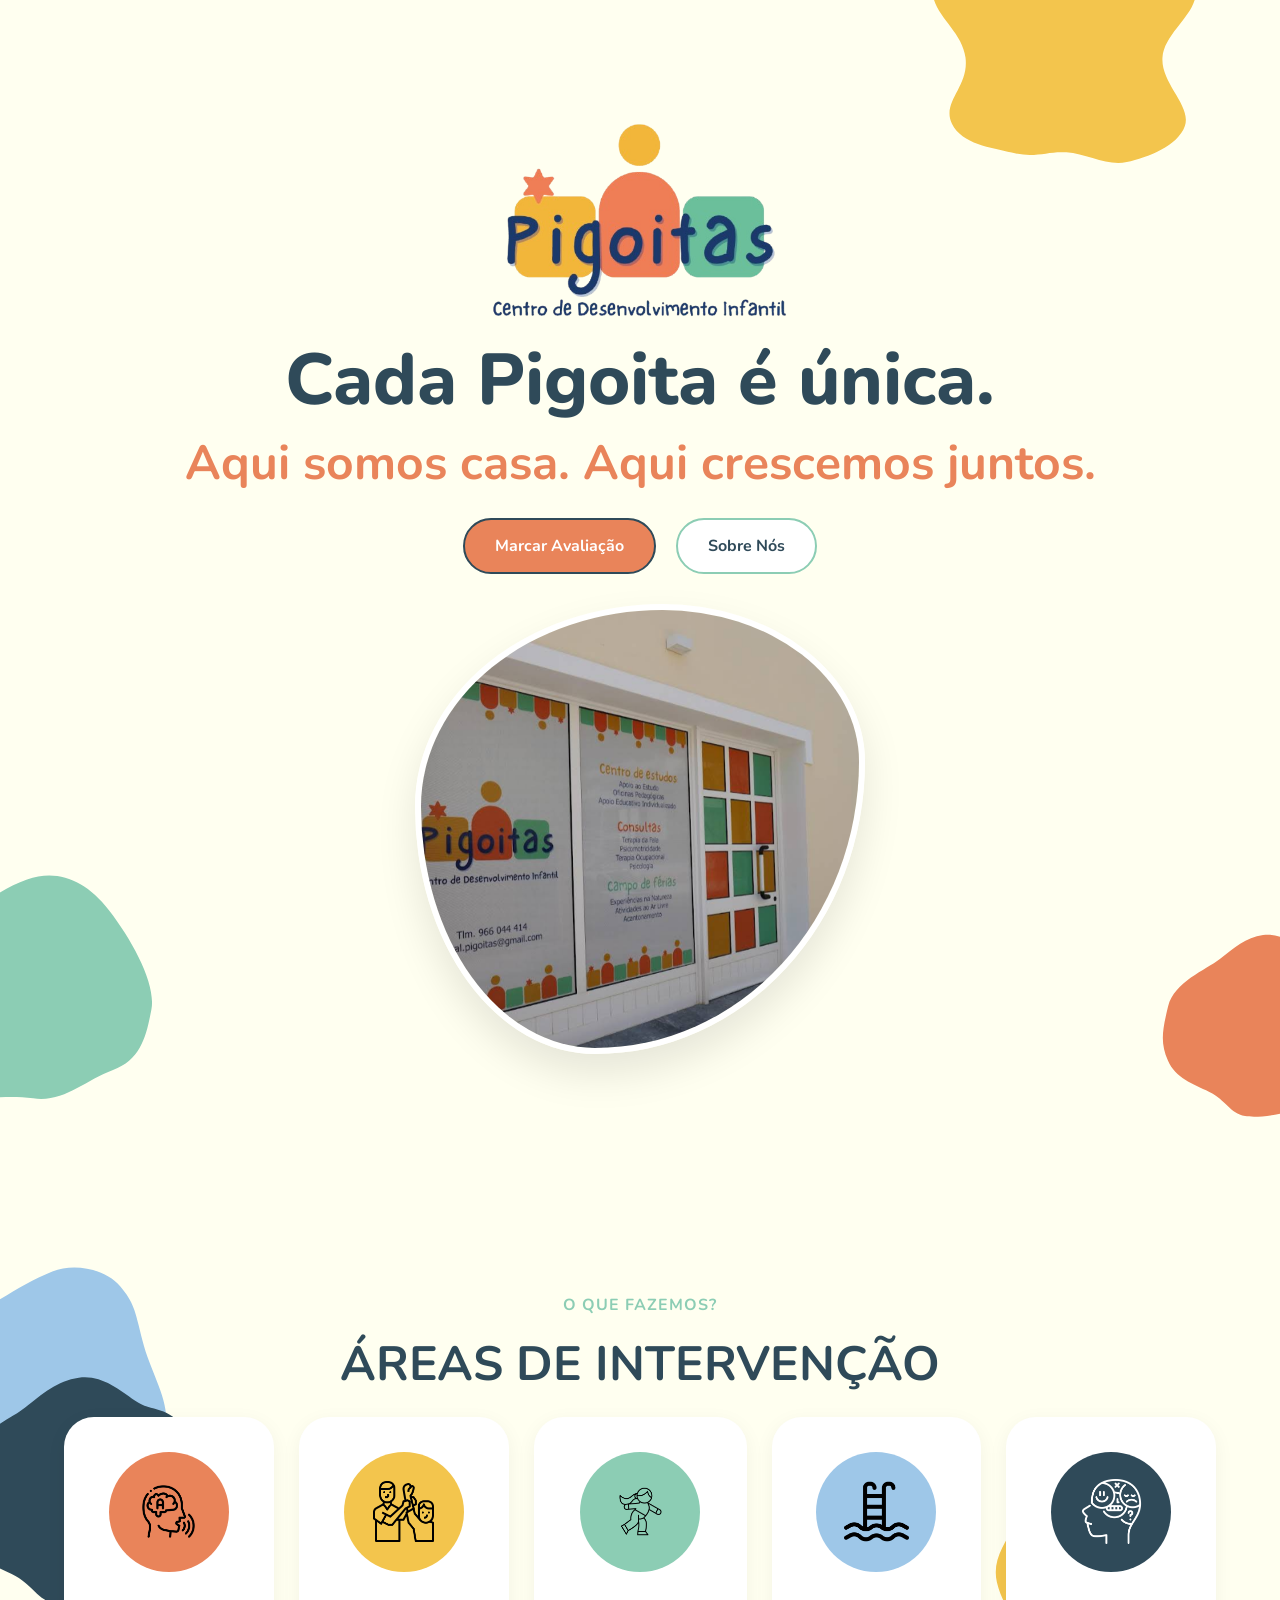
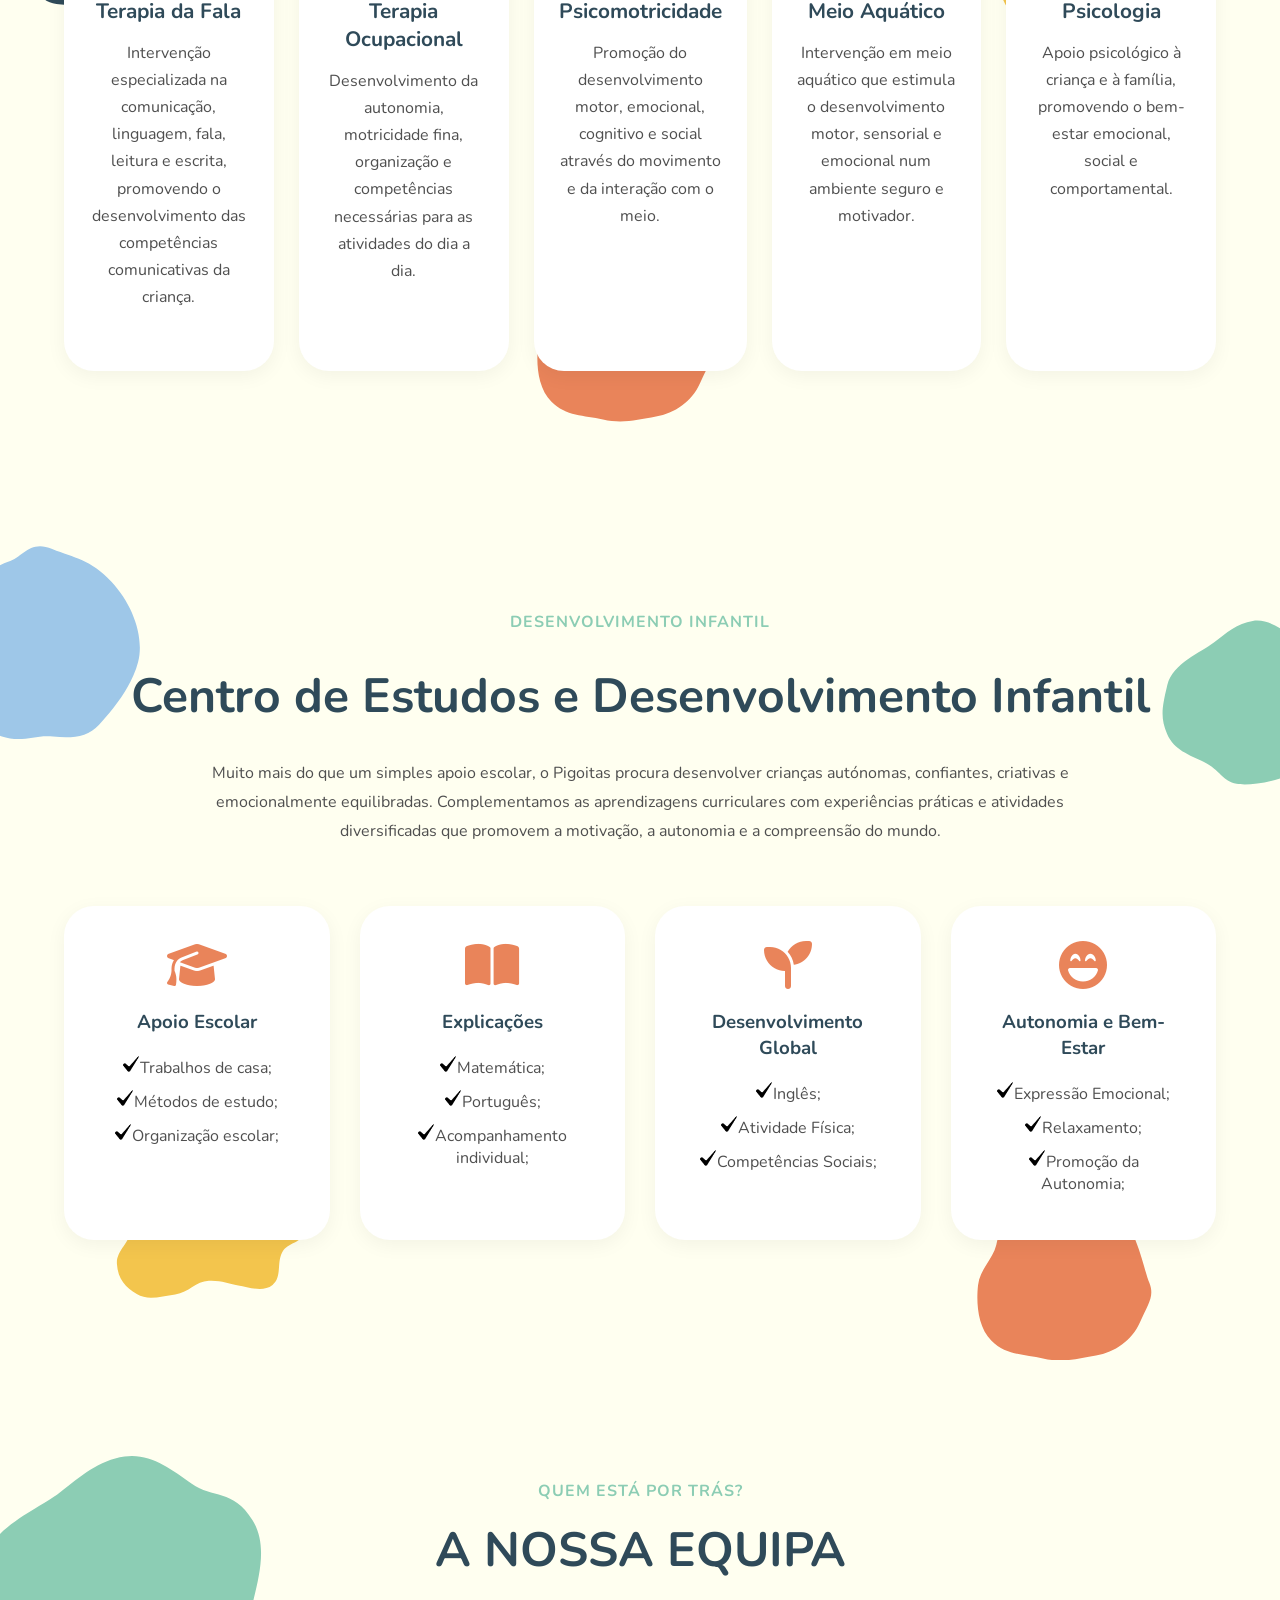
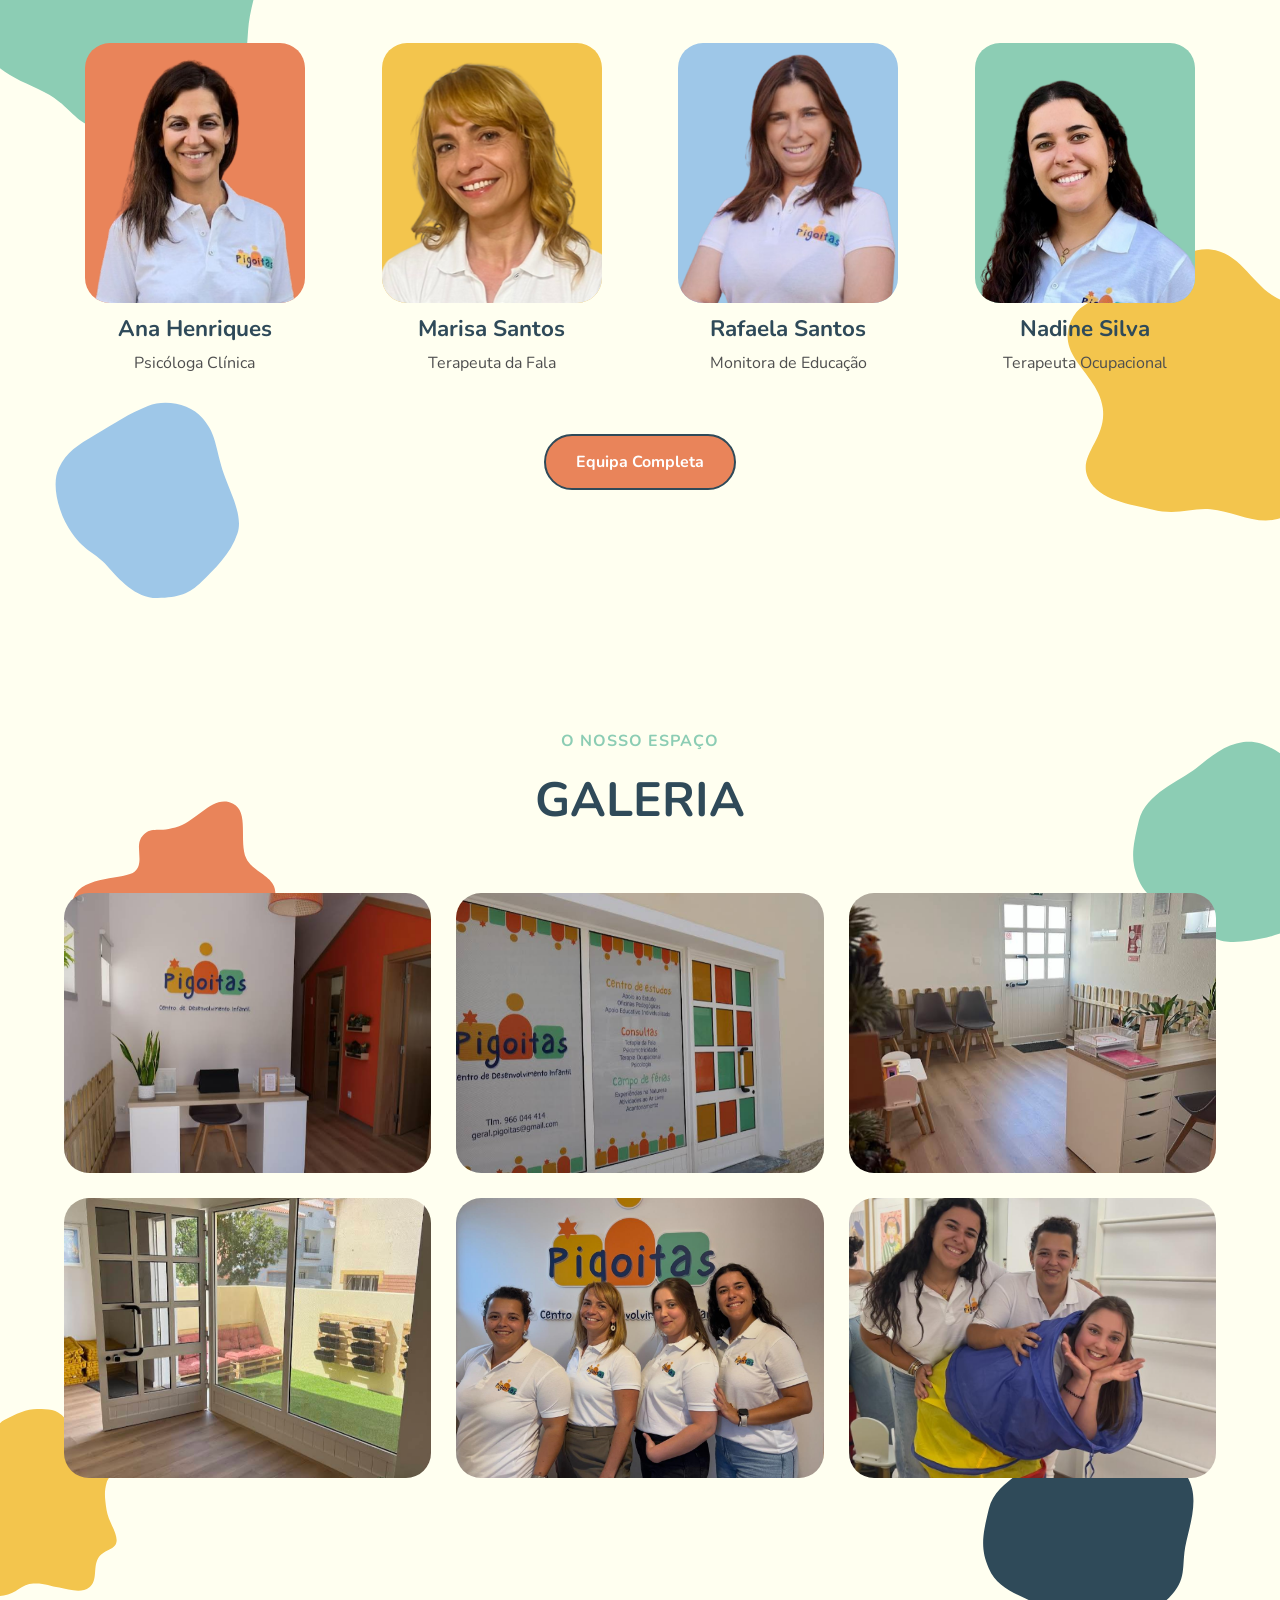
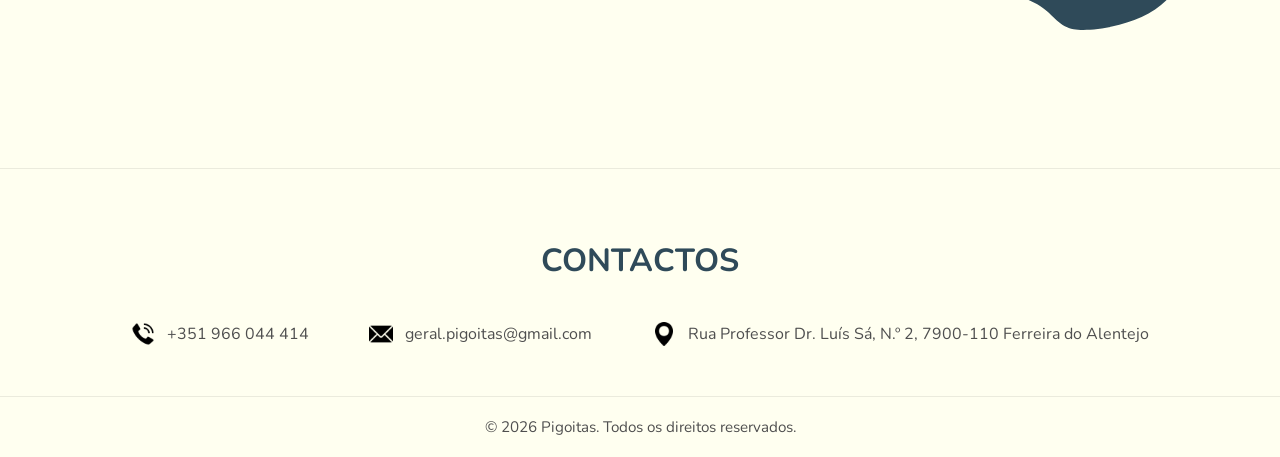
==== commit 132aa433: "Alterações Finais" ====
--- a/index.html
+++ b/index.html
@@ -276,15 +276,12 @@
 
     <section class="team">
 
-        <div class="container">
-
-            <!-- SVGs DECORATIVOS -->
-            <img src="assets/Manchas/skyblue1.svg" class="team-shape team-svg-1" alt="">
-            <img src="assets/Manchas/yellow3.svg" class="team-shape team-svg-2" alt="">
-            <img src="assets/Manchas/skyblue2.svg" class="team-shape team-svg-3" alt="">
-            <img src="assets/Manchas/orange3.svg" class="team-shape team-svg-4" alt="">
-            <img src="assets/Manchas/green2.svg" class="team-shape team-svg-5" alt="">
-
+        <!-- SVGs DECORATIVOS -->
+        <img src="assets/Manchas/skyblue1.svg" class="team-shape team-svg-1" alt="">
+        <img src="assets/Manchas/green3.svg" class="team-shape team-svg-2" alt="">
+        <img src="assets/Manchas/yellow1.svg" class="team-shape team-svg-3" alt="">
+
+        <div class="container">
 
             <span class="section-tag">QUEM ESTÁ POR TRÁS?</span>
 
--- a/styles.css
+++ b/styles.css
@@ -122,7 +122,7 @@
     border-radius: 55% 45% 60% 40% / 45% 35% 65% 55%;
     overflow: hidden;
     position: relative;
-    box-shadow: 0 20px 40px rgba(0,0,0,.10);
+    box-shadow: 0 20px 40px rgba(0, 0, 0, .10);
     transition: .4s;
 }
 
@@ -162,33 +162,6 @@
     bottom: 50px;
     left: -90px;
     z-index: -1;
-}
-
-/* ---------------------------------------------------------------------- */
-/* RESPONSIVO */
-@media(max-width:992px) {
-    .hero .container {
-        flex-direction: column;
-        text-align: center;
-        padding-top: 50px;
-    }
-
-    .hero-buttons {
-        justify-content: center;
-    }
-
-    .hero-left h1 {
-        font-size: 3rem;
-    }
-
-    .hero-left h2 {
-        font-size: 2rem;
-    }
-
-    .image-blob {
-        width: 400px;
-        height: 400px;
-    }
 }
 
 
@@ -541,33 +514,21 @@
 }
 
 .team-svg-1 {
-    width: 220px;
-    top: 50px;
+    width: 200px;
+    bottom: 10px;
+    left: 50px;
+}
+
+.team-svg-2 {
+    width: 300px;
+    top: 80px;
+    left: -30px;
+}
+
+.team-svg-3 {
+    width: 320px;
+    bottom: 50px;
     right: -90px;
-}
-
-.team-svg-2 {
-    width: 220px;
-    bottom: 30px;
-    left: -80px;
-}
-
-.team-svg-3 {
-    width: 220px;
-    bottom: -30px;
-    right: 80px;
-}
-
-.team-svg-4 {
-    width: 220px;
-    top: 230px;
-    right: 120px;
-}
-
-.team-svg-5 {
-    width: 220px;
-    top: 70px;
-    left: 70px;
 }
 
 
@@ -638,8 +599,8 @@
 
 .gallery-svg-3 {
     width: 220px;
-    top: 10px;
-    left: 80px;
+    top: 180px;
+    left: 70px;
 }
 
 .gallery-svg-4 {
@@ -784,14 +745,14 @@
 /* ================================
     PÁGINA - EQUIPA (equipa.html)
 =================================== */
-.team-page {
+.member-page {
     position: relative;
     overflow: hidden;
     padding: 120px 0;
     text-align: center;
 }
 
-.team-page h1 {
+.member-page h1 {
     font-size: 3rem;
     color: var(--darkblue);
     margin-bottom: 60px;
@@ -897,84 +858,84 @@
 
 /* ---------------------------------------------------------------------- */
 /* SVGs DECORATIVOS DA PÁGINA - EQUIPA */
-.team-shape {
+.member-shape {
     position: absolute;
     pointer-events: none;
     z-index: 1;
 }
 
-.team-page .container {
+.member-page .container {
     position: relative;
     z-index: 2;
 }
 
-.team-svg-1 {
+.member-svg-1 {
     width: 220px;
     top: 50px;
     right: 50px;
 }
 
-.team-svg-2 {
+.member-svg-2 {
     width: 180px;
     top: 550px;
     left: -60px;
 }
 
-.team-svg-3 {
+.member-svg-3 {
     width: 240px;
     top: 1000px;
     right: -50px;
 }
 
-.team-svg-4 {
+.member-svg-4 {
     width: 200px;
     top: 1550px;
     left: -70px;
 }
 
-.team-svg-5 {
+.member-svg-5 {
     width: 220px;
     top: 2100px;
     right: -80px;
 }
 
-.team-svg-6 {
+.member-svg-6 {
     width: 180px;
     top: 2650px;
     left: -40px;
 }
 
-.team-svg-7 {
+.member-svg-7 {
     width: 240px;
     top: 3200px;
     right: -60px;
 }
 
-.team-svg-8 {
+.member-svg-8 {
     width: 200px;
     top: 3750px;
     left: -50px;
 }
 
-.team-svg-9 {
+.member-svg-9 {
     width: 220px;
     top: 4300px;
     right: -70px;
 }
 
-.team-svg-10 {
+.member-svg-10 {
     width: 180px;
     top: 4850px;
     left: -60px;
 }
 
-.team-svg-11 {
+.member-svg-11 {
     width: 240px;
     top: 5400px;
     right: -70px;
 }
 
-.team-svg-12 {
+.member-svg-12 {
     width: 200px;
     top: 5950px;
     left: -50px;
@@ -1028,79 +989,120 @@
 /* ============================================================================================================================= */
 /* ============================================================================================================================= */
 
+/* ====================
+    RESPONSIVO TABLET
+======================= */
+@media (max-width: 992px) {
+
+    .hero {
+        padding: 90px 0;
+    }
+
+    .logo {
+        width: 250px;
+    }
+
+    .hero h1 {
+        font-size: 3rem;
+    }
+
+    .hero h2 {
+        font-size: 2rem;
+    }
+
+    .image-blob {
+        width: 380px;
+        height: 380px;
+    }
+
+}
+
+
+/* ============================================================================================================================= */
+/* ============================================================================================================================= */
+
 /* =====================
     RESPONSIVO MOBILE
 ======================== */
-@media (max-width: 768px) {
+@media(max-width:768px) {
+
+    /* CONTAINER */
+    .container {
+        width: 92%;
+    }
 
     /* HERO */
-    .hero .container {
+    .hero {
+        padding: 80px 0;
+    }
+
+    .logo {
+        width: 200px;
+    }
+
+    .hero h1 {
+        font-size: 2.2rem;
+    }
+
+    .hero h2 {
+        font-size: 1.5rem;
+    }
+
+    .hero-buttons {
+        flex-direction: column;
+        align-items: center;
+        gap: 15px;
+    }
+
+    .image-blob {
+        width: 280px;
+        height: 280px;
+        margin-top: 30px;
+    }
+
+    /* SERVIÇOS */
+    .services-grid {
+        grid-template-columns: 1fr;
+    }
+
+    /* EQUIPA HOME */
+    .employees-grid {
+        grid-template-columns: 1fr;
+    }
+
+    /* GALERIA */
+    .gallery-grid {
+        grid-template-columns: 1fr;
+    }
+
+    /* SOBRE NÓS */
+    .story-content {
+        flex-direction: column;
+        text-align: center;
+    }
+
+    .values-grid {
+        grid-template-columns: 1fr;
+    }
+
+    /* CENTRO DE ESTUDOS */
+    .study-grid {
+        grid-template-columns: 1fr;
+    }
+
+    /* EQUIPA COMPLETA */
+    .member-employee,
+    .member-employee.reverse {
         flex-direction: column;
         text-align: center;
         gap: 40px;
     }
 
-    .hero-buttons {
-        flex-direction: column;
-        align-items: center;
-    }
-
-    .hero-left h1 {
-        font-size: 2.5rem;
-    }
-
-    .hero-left h2 {
-        font-size: 1.8rem;
-    }
-
-    .image-blob {
-        width: 300px;
-        height: 300px;
-    }
-
-    /* SERVIÇOS */
-    .services-grid {
-        grid-template-columns: 1fr;
-    }
-
-    /* EQUIPA (HOME) */
-    .employees-grid {
-        grid-template-columns: 1fr;
-    }
-
-    /* GALERIA */
-    .gallery-grid {
-        grid-template-columns: 1fr;
-    }
-
-    /* EQUIPA.HTML */
-    .member-employee,
-    .member-employee.reverse {
-        flex-direction: column;
-        gap: 40px;
-        text-align: center;
-    }
-
     .member-photo img {
-        max-width: 300px;
-    }
-
-    /* FOOTER */
-    .footer-content {
-        flex-direction: column;
-        gap: 30px;
-        text-align: center;
-    }
-
-    /* ESCONDER SVGs */
-    .hero-shape,
-    .services-shape,
-    .gallery-shape,
-    .team-shape {
-        display: none;
-    }
-
-    /* BOTÕES (equipa.html) */
+        max-width: 280px;
+    }
+
+    /* CTA */
     .cta-buttons {
         display: flex;
         flex-direction: column;
@@ -1111,7 +1113,22 @@
     .cta-buttons .btn {
         width: 100%;
         max-width: 280px;
+    }
+
+    /* FOOTER */
+    .footer-content {
+        flex-direction: column;
         text-align: center;
+        gap: 30px;
+    }
+
+    /* ESCONDER SVGs */
+    .hero-shape,
+    .services-shape,
+    .gallery-shape,
+    .team-shape,
+    .member-shape {
+        display: none;
     }
 
 }
